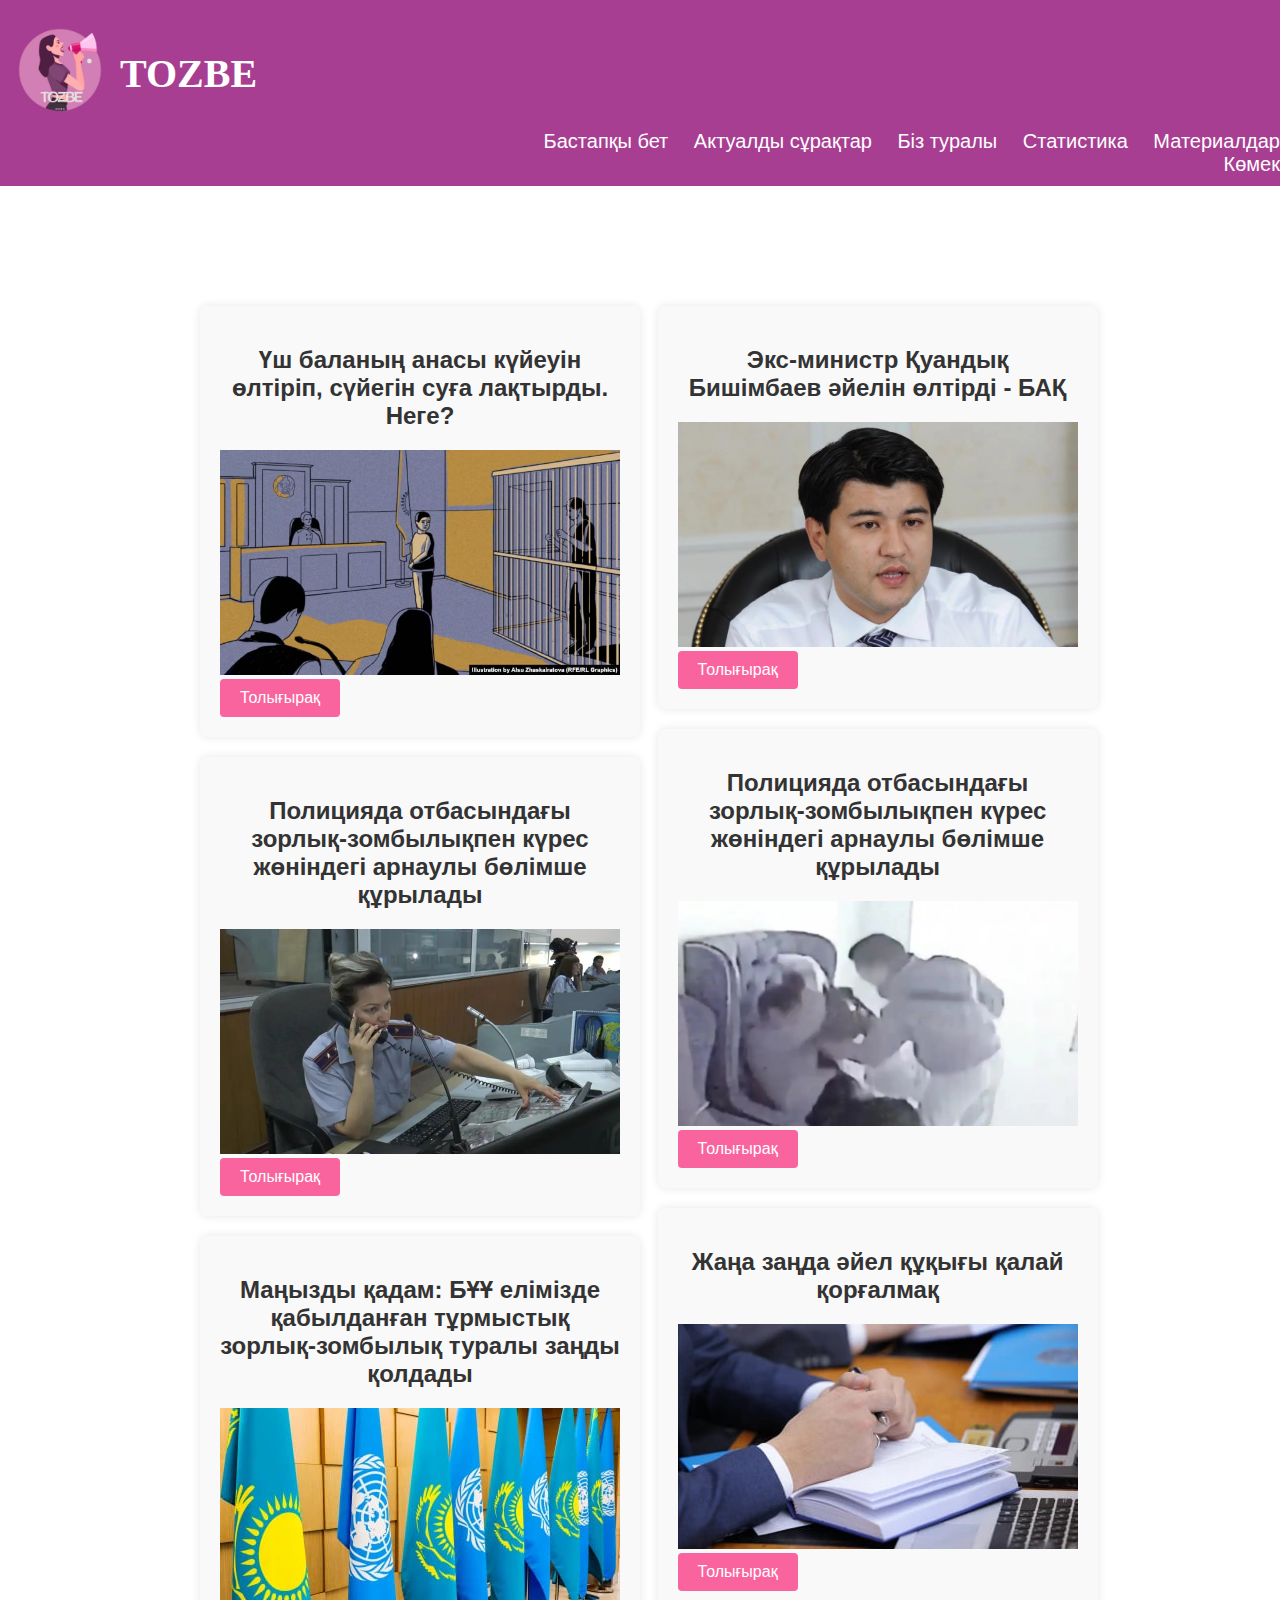
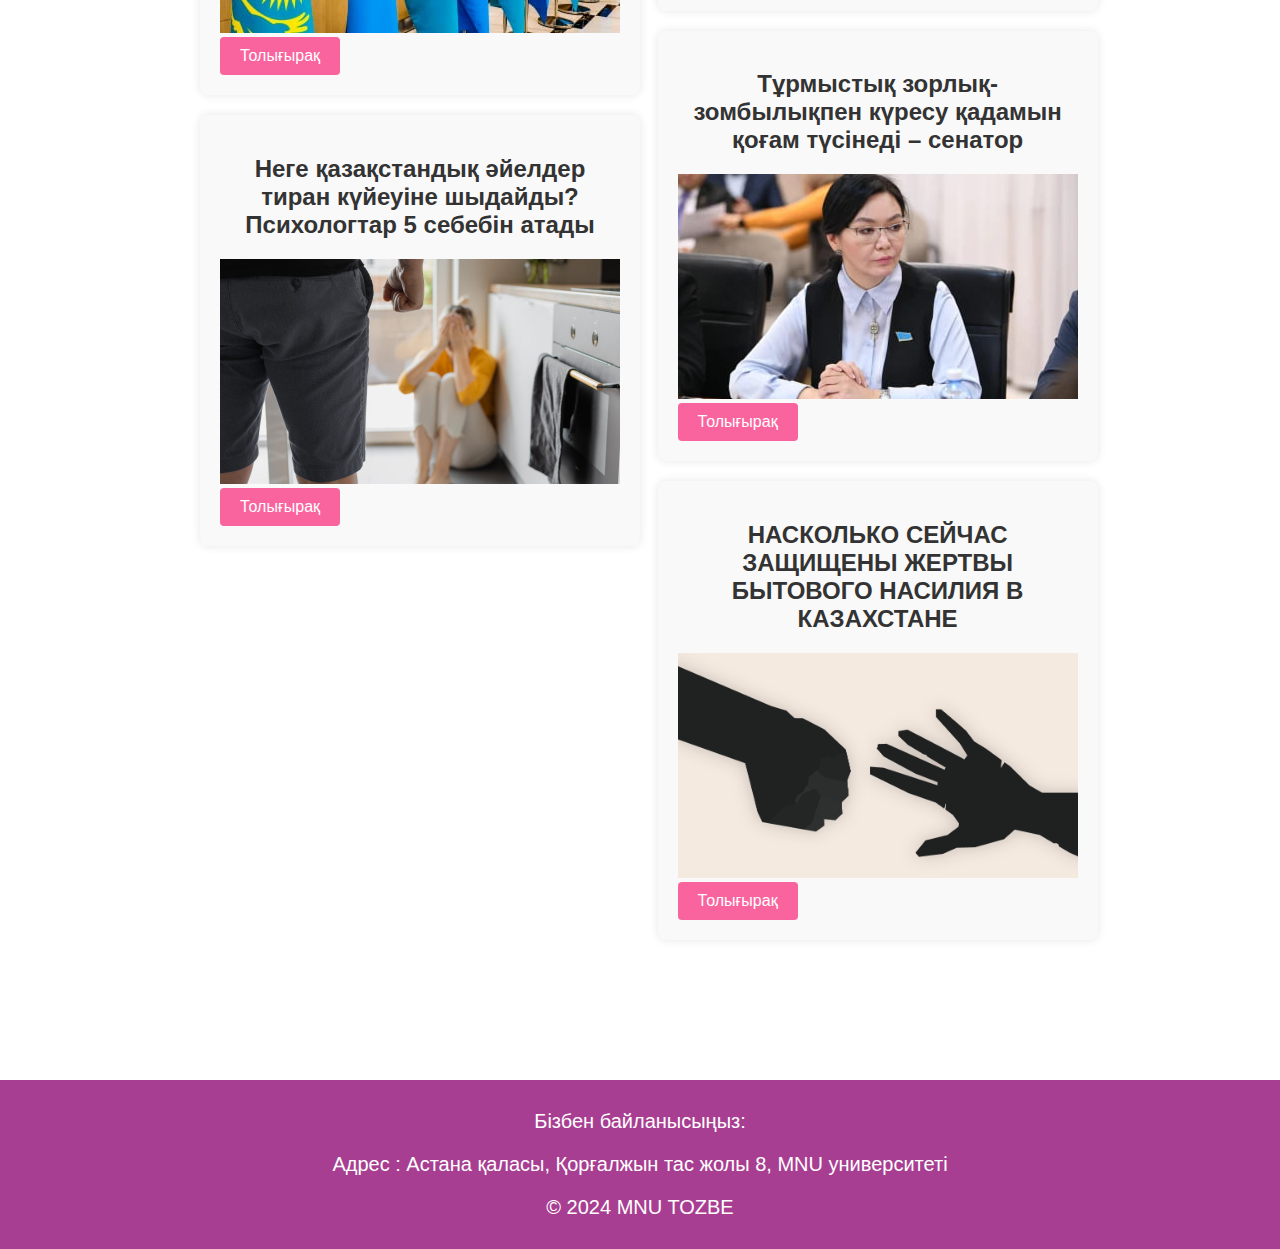
==== materials.html @ ca43c1bb "Add files via upload" ====
<!DOCTYPE html>
<html lang="en">
<head>
    <meta charset="UTF-8">
    <meta name="viewport" content="width=device-width, initial-scale=1.0">
    <title>TOZBE</title>
    <link rel="icon" type="image/x-icon" href="photos/icon.ico">
    <link rel="stylesheet" href="styles/style.css">
</head>
<body>
    <div class="navbar">
        <div class="navbar-brand">
        <div style="display: flex;">
            <img src="photos/icon.png" alt="Photo" style="margin: 10px 10px; width: 100px;">
            <h1 style="font-family:'Montserrat'; margin-top: 40px;">TOZBE</h1>
        </div>
        <div class="navbar-links">
            <ul>
            <li><a href="index.html">Бастапқы бет</a></li>
            <li><a href="questions.html">Актуалды сұрақтар</a></li>
            <li><a href="about.html">Біз туралы</a></li>
            <li><a href="statistics.html">Cтатистика</a></li>
            <li><a href="materials.html">Материалдар</a></li>
            <li><a href="help.html">Көмек</a></li>
        </ul>
    </div>
    </div>
    </div>
<div class="container">
<div class="column">
<form class="main-form" id="form1">
    <h2>Үш баланың анасы күйеуін өлтіріп, сүйегін суға лақтырды. Неге?</h2>
    <img src="photos/link1.jpg" alt="Photo" class="center">
    <a href="https://www.azattyq.org/amp/kazakhstan-turkistan-region-the-mother-of-three-killed-her-husband-and-threw-his-body-into-the-water-why/32807184.html" class="button-link">Толығырақ</a>
</form>
<form class="main-form" id="form1">
    <h2>Полицияда отбасындағы зорлық-зомбылықпен күрес жөніндегі арнаулы бөлімше құрылады</h2>
    <img src="photos/link2.jpeg" alt="Photo" class="center">
    <a href="https://kaz.inform.kz/amp/politsiyada-otbasindagi-zorlik-zombilikpen-kures-zhonndeg-arnauli-bolmshe-kuriladi-db9da8/" class="button-link">Толығырақ</a>
</form>
<form class="main-form" id="form1">
    <h2>Маңызды қадам: БҰҰ елімізде қабылданған тұрмыстық зорлық-зомбылық туралы заңды қолдады</h2>
    <img src="photos/link5.jpg" alt="Photo" class="center">
    <a href="https://baq.kz/amp/news/othernews/manyzdy-qadam-buu-elimizde-qabyldangan-turmystyq-zorlyq-zombylyq-turaly-zandy-qoldady-329024/" class="button-link">Толығырақ</a>
</form>
<form class="main-form" id="form1">
    <h2>Неге қазақстандық әйелдер тиран күйеуіне шыдайды? Психологтар 5 себебін атады</h2>
    <img src="photos/link8.jpg" alt="Photo" class="center">
    <a href="https://kaz.tengrinews.kz/article/nege-kazakstandyik-ayelder-tiran-kuyeune-shyidaydyi-1139/amp/" class="button-link">Толығырақ</a>
</form>
</div>
<div class="column">
<form class="main-form" id="form1">
    <h2>Экс-министр Қуандық Бишімбаев әйелін өлтірді - БАҚ</h2>
    <img src="photos/link3.jpg" alt="Photo" class="center">
    <a href="https://kaz.orda.kz/jeks-ministr-kuandyk-bishimbaev-ajelin-oltirdi-bak-121063/" class="button-link">Толығырақ</a>
</form>
<form class="main-form" id="form1">
    <h2>Полицияда отбасындағы зорлық-зомбылықпен күрес жөніндегі арнаулы бөлімше құрылады</h2>
    <img src="photos/link4.jpg" alt="Photo" class="center">
    <a href="https://kaz.tengrinews.kz/events/almatyida-ayeldn-sokkyiga-jyigyilgan-sat-videoga-tusp-kaldyi-358982/" class="button-link">Толығырақ</a>
</form>
<form class="main-form" id="form1">
    <h2>Жаңа заңда әйел құқығы қалай қорғалмақ</h2>
    <img src="photos/link6.jpg" alt="Photo" class="center">
    <a href="https://baq.kz/amp/news/othernews/zhana-zanda-ayel-quqygy-qalay-qorgalmaq-328983/" class="button-link">Толығырақ</a>
</form>
<form class="main-form" id="form1">
    <h2>Тұрмыстық зорлық-зомбылықпен күресу қадамын қоғам түсінеді – сенатор</h2>
    <img src="photos/link7.jpg" alt="Photo" class="center">
    <a href="https://baq.kz/amp/news/othernews/turmystyq-zorlyq-zombylyqpen-kuresu-qadamyn-qogam-tusinedi-senator-327840/" class="button-link">Толығырақ</a>
</form>
<form class="main-form" id="form1">
    <h2>НАСКОЛЬКО СЕЙЧАС ЗАЩИЩЕНЫ ЖЕРТВЫ БЫТОВОГО НАСИЛИЯ В КАЗАХСТАНЕ</h2>
    <img src="photos/link9.png" alt="Photo" class="center">
    <a href="https://masa.media/ru/site/naskolko-seychas-zashchishcheny-zhertvy-bytovogo-nasiliya-v-kazakhstane" class="button-link">Толығырақ</a>
</form>
</div>
</div>
<div class="footer">
    <p>Бізбен байланысыңыз:</p>
    <p>Адрес : Астана қаласы, Қорғалжын тас жолы 8, MNU университеті</p>
    <p>&copy; 2024 MNU TOZBE</p>
</div>
</body>
</html>
---- styles/style.css ----
body {
    font-family: Arial, sans-serif;
    margin: 0;
    padding: 0;
    background-color: white;
    color: #333;
    min-height: 100vh;
    display: flex;
    flex-direction: column;
}
.modal {
    display: none;
    position: fixed;
    z-index: 1;
    left: 0;
    top: 0;
    width: 100%;
    height: 100%;
    overflow: auto;
    background-color: rgba(0, 0, 0, 0.5);
}
p{
    font-size: 20px;
}
.modal-content {
    background-color: #fefefe;
    margin: 15% auto;
    padding: 20px;
    border: 1px solid #888;
    width: 80%;
    max-width: 400px;
    border-radius: 5px;
}
.emergency-message {
    font-size: 24px;
    font-weight: bold;
    color: red;
    margin-bottom: 20px;
}
.contact-button {
    background-color: red;
    color: white;
    padding: 10px 20px;
    border: none;
    border-radius: 5px;
    font-size: 16px;
    cursor: pointer;
    transition: background-color 0.3s ease;
    margin-right: 10px;
}
.contact-button:hover {
    background-color: #cc0000;
}
.exit-button {
    background-color: #ccc;
    color: #333;
    padding: 10px 20px;
    border: none;
    border-radius: 5px;
    font-size: 16px;
    cursor: pointer;
    transition: background-color 0.3s ease;
}
.exit-button:hover {
    background-color: #999;
}
.navbar {
    font-size: 20px;
    position: relative;
    top: 0;
    left: 0;
    width: 100%;
    background-color: #a83e92;
    padding: 10px 0;
    text-align: center;
    color: white;
    display: flex;
    align-items: center;
}
.navbar ul {
    list-style-type: none;
    margin: 0;
    padding: 0;
    text-align: right;
}
.navbar li {
display: inline-block;
}
.footer {
    margin-top: auto;
    bottom: 0;
    left: 0;
    width: 100%;
    background-color: #a83e92;
    padding: 10px 0;
    text-align: center;
    color: white;
}
.navbar-brand {
    display: table;
    align-items: center;
}
.navbar-links{
    margin-left: 450px; 
}
.navbar-links a {
    color: white;
    text-decoration: none;
    display: inline-block;
    margin-left: 20px; 
}
.navbar-links a:hover {
    color: #ccc;
}
.main-body {
    margin: 20px auto;
    max-width: 800px;
    text-align: center;
}

.main-body img {
    max-width: 50%;
    height: auto;
    border-radius: 5px;
    box-shadow: 0 0 10px rgba(0, 0, 0, 0.1);
}
.faq {
    max-width: 800px;
    margin: 20px auto;
    background-color: white;
    padding: 20px;
    border-radius: 8px;
    box-shadow: 0 0 10px rgba(0, 0, 0, 0.1);
}
.question {
    background-color: #ffc8dd;
    padding: 10px;
    margin-bottom: 10px;
    border: none;
    cursor: pointer;
    width: 100%;
    text-align: left;
    border-radius: 4px;
    transition: background-color 0.3s ease;
    position: relative;
    font-size: 20px;
}
.question:hover{
    background-color: #aae8e5;
}
.toggle-sign {
    position: absolute;
    top: 50%;
    right: 10px;
    transform: translateY(-50%);
    font-weight: bold;
}
.toggle-sign.plus::before {
    content: '+';
}
.toggle-sign.minus::before {
    content: '-';
}
.answer {
    display: none;
    background-color: #f9f9f9;
    padding: 10px;
    border-radius: 4px;
    margin-top: 10px;
    margin-bottom: 20px;
}
.answer.show {
    display: block;
}
.main-form {
    width: 400px;
    margin: 20px auto;
    background-color: #f9f9f9;
    padding: 20px;
    border-radius: 8px;
    box-shadow: 0 0 10px rgba(0, 0, 0, 0.1);
}
.share-form {
    width: 600px;
    margin: 20px auto;
    background-color: #f9f9f9;
    padding: 20px;
    border-radius: 8px;
    box-shadow: 0 0 10px rgba(0, 0, 0, 0.1);
}
.main-form h2 {
    margin-bottom: 20px;
    font-size: 24px;
    text-align: center;
}
.main-form img {
    max-width: 400px;
}
.share-form button{
    font-size: 15px;
    display: inline-block;
    padding: 10px 20px;
    background-color: #fa649e;
    color: white;
    text-decoration: none;
    border: none;
    border-radius: 4px;
    cursor: pointer;
    transition: background-color 0.3s ease;
}
.button-link {
    display: inline-block;
    padding: 10px 20px;
    background-color: #fa649e;
    color: white;
    text-decoration: none;
    border: none;
    border-radius: 4px;
    cursor: pointer;
    transition: background-color 0.3s ease;
}
.button-link:hover {
    background-color: #fa96bd;
}
.container {
    max-width: 960px;
    margin: 100px auto;
    display: flex;
    justify-content: space-between;
    flex-wrap: wrap;
}
h1{
    text-align: center;
}
.column {
    width: 48%;
    margin-bottom: 20px;
}
.form-popup {
    display: none;
    position: fixed;
    top: 50%;
    left: 50%;
    transform: translate(-50%, -50%);
    z-index: 9;
    width: 400px;
    margin: 20px auto;
    background-color: #f2f2f2;
    padding: 20px;
    border-radius: 8px;
    box-shadow: 0 0 10px rgba(0, 0, 0, 0.1);
}
.form-container {
    max-width: 400px;
    padding: 20px;
    background-color: #f2f2f2;
  }
.form-container label {
    display: block;
    margin-bottom: 10px;
  }
.form-container input[type="text"] {
    width: 100%;
    padding: 10px;
    margin-bottom: 20px;
    border: 1px solid #ccc;
    border-radius: 5px;
}
.btn {
    font-size: 15px;
    display: inline-block;
    padding: 10px 20px;
    background-color: #fa649e;
    border: none;
    color: white;
    text-decoration: none;
    border-radius: 4px;
    cursor: pointer;
    transition: background-color 0.3s ease;
  }
.btn:hover {
    opacity: 1;
}  
.cancel {
    font-size: 15px;
    display: inline-block;
    padding: 10px 20px;
    background-color: white;
    border: 2px solid #fa649e;
    color: #fa649e;
    text-decoration: none;
    border-radius: 4px;
    cursor: pointer;
    transition: background-color 0.3s ease;
}
.clearfix::after {
    content: "";
    clear: both;
    display: table;
}
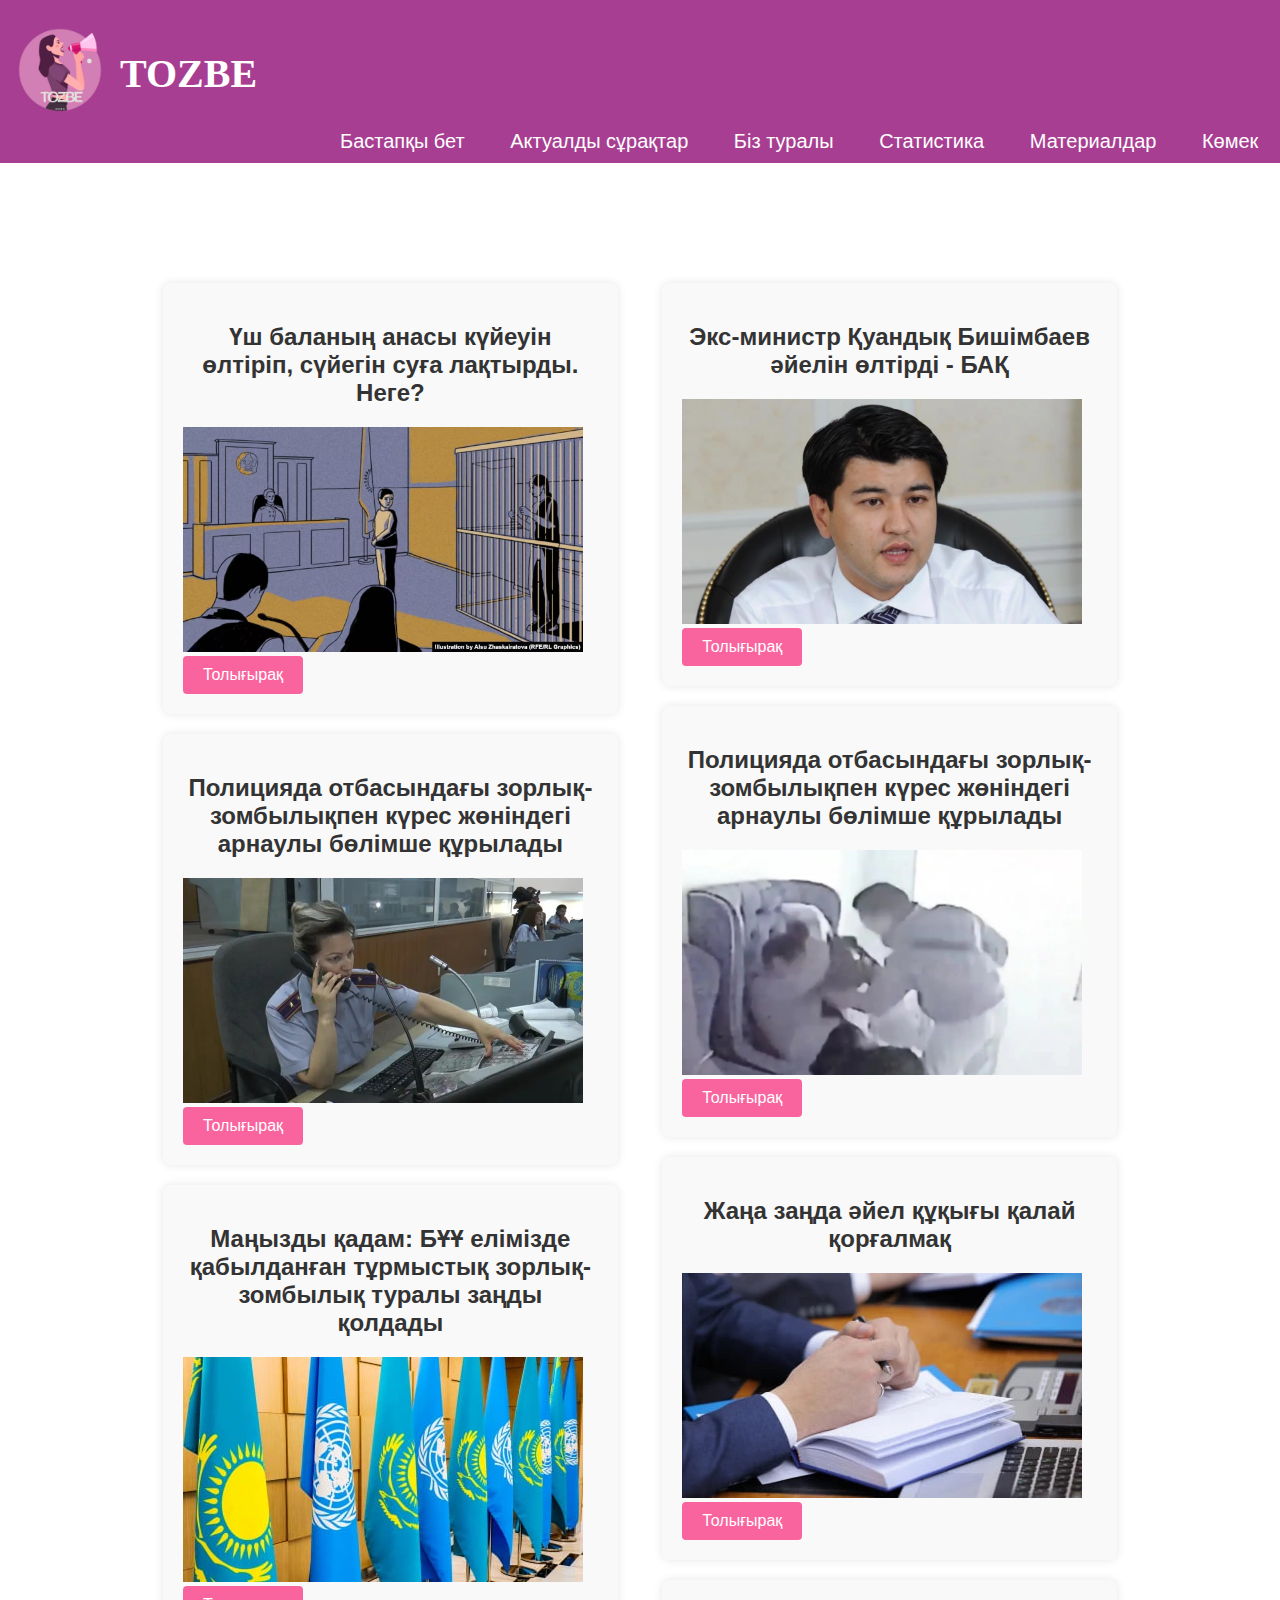
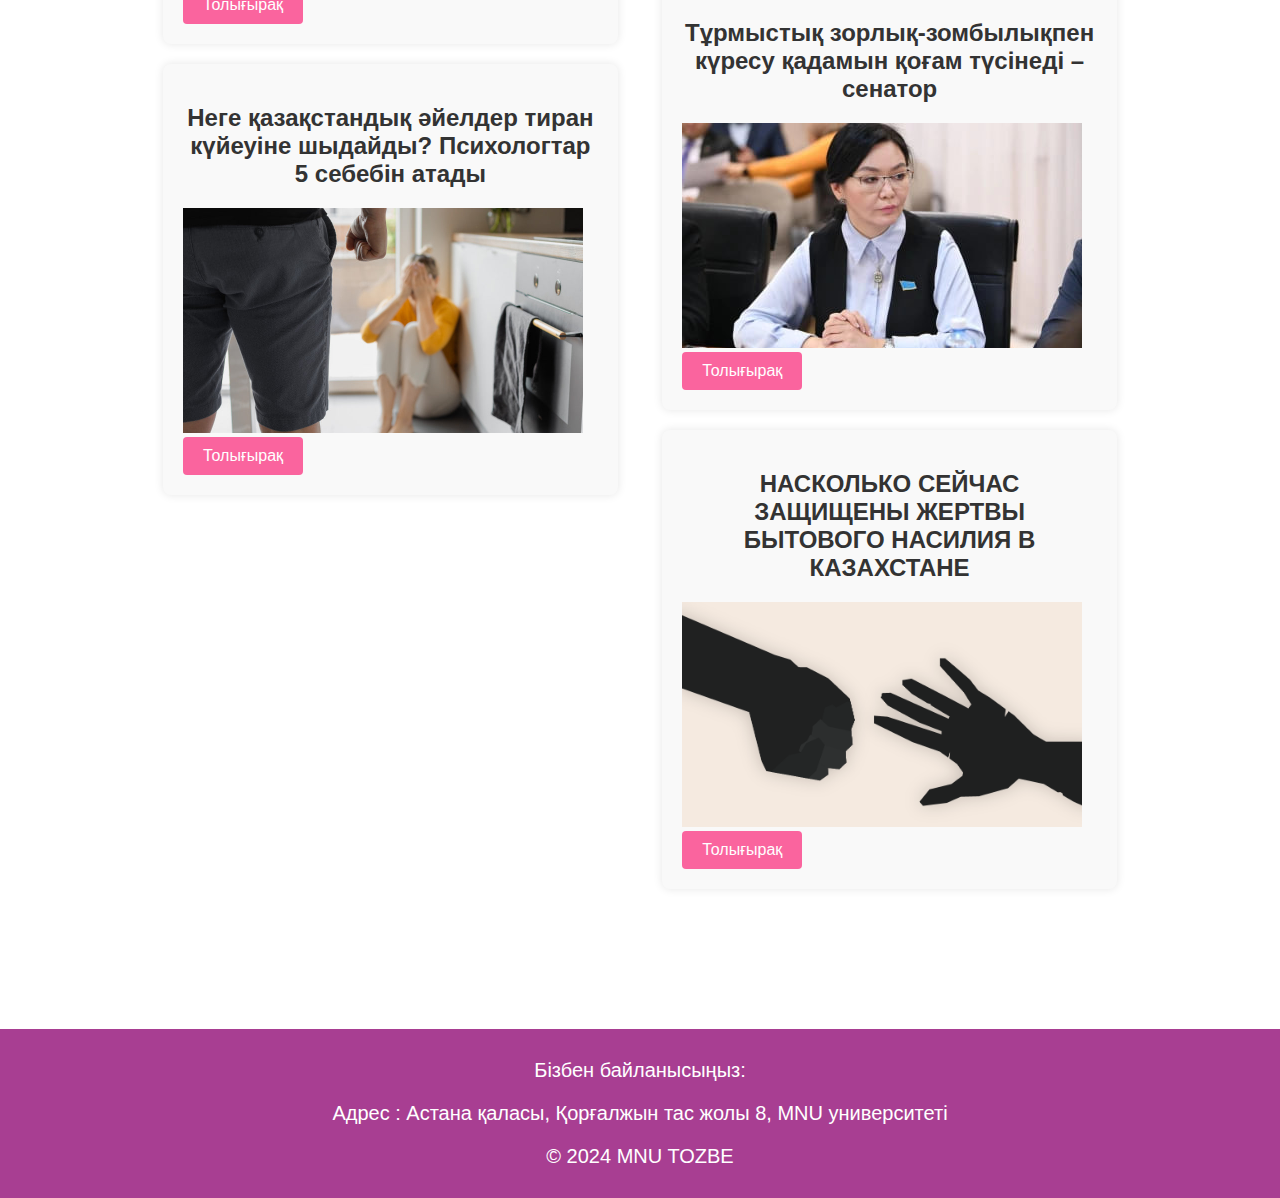
==== commit 39b67c89: "Update materials.html" ====
--- a/materials.html
+++ b/materials.html
@@ -30,49 +30,49 @@
 <div class="column">
 <form class="main-form" id="form1">
     <h2>Үш баланың анасы күйеуін өлтіріп, сүйегін суға лақтырды. Неге?</h2>
-    <img src="photos/link1.jpg" alt="Photo" class="center">
+    <img src="photos/link1.jpg" alt="Photo" class="center" style="width: 100%;">
     <a href="https://www.azattyq.org/amp/kazakhstan-turkistan-region-the-mother-of-three-killed-her-husband-and-threw-his-body-into-the-water-why/32807184.html" class="button-link">Толығырақ</a>
 </form>
 <form class="main-form" id="form1">
     <h2>Полицияда отбасындағы зорлық-зомбылықпен күрес жөніндегі арнаулы бөлімше құрылады</h2>
-    <img src="photos/link2.jpeg" alt="Photo" class="center">
+    <img src="photos/link2.jpeg" alt="Photo" class="center" style="width: 100%;">
     <a href="https://kaz.inform.kz/amp/politsiyada-otbasindagi-zorlik-zombilikpen-kures-zhonndeg-arnauli-bolmshe-kuriladi-db9da8/" class="button-link">Толығырақ</a>
 </form>
 <form class="main-form" id="form1">
     <h2>Маңызды қадам: БҰҰ елімізде қабылданған тұрмыстық зорлық-зомбылық туралы заңды қолдады</h2>
-    <img src="photos/link5.jpg" alt="Photo" class="center">
+    <img src="photos/link5.jpg" alt="Photo" class="center" style="width: 100%;">
     <a href="https://baq.kz/amp/news/othernews/manyzdy-qadam-buu-elimizde-qabyldangan-turmystyq-zorlyq-zombylyq-turaly-zandy-qoldady-329024/" class="button-link">Толығырақ</a>
 </form>
 <form class="main-form" id="form1">
     <h2>Неге қазақстандық әйелдер тиран күйеуіне шыдайды? Психологтар 5 себебін атады</h2>
-    <img src="photos/link8.jpg" alt="Photo" class="center">
+    <img src="photos/link8.jpg" alt="Photo" class="center" style="width: 100%;">
     <a href="https://kaz.tengrinews.kz/article/nege-kazakstandyik-ayelder-tiran-kuyeune-shyidaydyi-1139/amp/" class="button-link">Толығырақ</a>
 </form>
 </div>
 <div class="column">
 <form class="main-form" id="form1">
     <h2>Экс-министр Қуандық Бишімбаев әйелін өлтірді - БАҚ</h2>
-    <img src="photos/link3.jpg" alt="Photo" class="center">
+    <img src="photos/link3.jpg" alt="Photo" class="center" style="width: 100%;">
     <a href="https://kaz.orda.kz/jeks-ministr-kuandyk-bishimbaev-ajelin-oltirdi-bak-121063/" class="button-link">Толығырақ</a>
 </form>
 <form class="main-form" id="form1">
     <h2>Полицияда отбасындағы зорлық-зомбылықпен күрес жөніндегі арнаулы бөлімше құрылады</h2>
-    <img src="photos/link4.jpg" alt="Photo" class="center">
+    <img src="photos/link4.jpg" alt="Photo" class="center" style="width: 100%;">
     <a href="https://kaz.tengrinews.kz/events/almatyida-ayeldn-sokkyiga-jyigyilgan-sat-videoga-tusp-kaldyi-358982/" class="button-link">Толығырақ</a>
 </form>
 <form class="main-form" id="form1">
     <h2>Жаңа заңда әйел құқығы қалай қорғалмақ</h2>
-    <img src="photos/link6.jpg" alt="Photo" class="center">
+    <img src="photos/link6.jpg" alt="Photo" class="center" style="width: 100%;">
     <a href="https://baq.kz/amp/news/othernews/zhana-zanda-ayel-quqygy-qalay-qorgalmaq-328983/" class="button-link">Толығырақ</a>
 </form>
 <form class="main-form" id="form1">
     <h2>Тұрмыстық зорлық-зомбылықпен күресу қадамын қоғам түсінеді – сенатор</h2>
-    <img src="photos/link7.jpg" alt="Photo" class="center">
+    <img src="photos/link7.jpg" alt="Photo" class="center" style="width: 100%;">
     <a href="https://baq.kz/amp/news/othernews/turmystyq-zorlyq-zombylyqpen-kuresu-qadamyn-qogam-tusinedi-senator-327840/" class="button-link">Толығырақ</a>
 </form>
 <form class="main-form" id="form1">
     <h2>НАСКОЛЬКО СЕЙЧАС ЗАЩИЩЕНЫ ЖЕРТВЫ БЫТОВОГО НАСИЛИЯ В КАЗАХСТАНЕ</h2>
-    <img src="photos/link9.png" alt="Photo" class="center">
+    <img src="photos/link9.png" alt="Photo" class="center" style="width: 100%;">
     <a href="https://masa.media/ru/site/naskolko-seychas-zashchishcheny-zhertvy-bytovogo-nasiliya-v-kazakhstane" class="button-link">Толығырақ</a>
 </form>
 </div>
--- a/styles/style.css
+++ b/styles/style.css
@@ -74,18 +74,35 @@
     padding: 10px 0;
     text-align: center;
     color: white;
-    display: flex;
-    align-items: center;
-}
-.navbar ul {
+}
+@media screen and (min-width: 601px) {
+    .navbar ul {
+        list-style-type: none;
+        margin: 0;
+        padding: 0;
+        text-align: right;
+    }
+    .navbar-links{
+        margin-left: 300px;
+    }
+    .navbar li {
+      display: inline-block;
+      margin-left: 20px;
+    }
+  }
+@media screen and (max-width: 600px) {
+    .navbar ul {
     list-style-type: none;
     margin: 0;
     padding: 0;
-    text-align: right;
-}
-.navbar li {
-display: inline-block;
-}
+    text-align: left;
+    }
+  
+    .navbar li {
+        display: inline-block;
+        margin-left: 20px;
+    }
+  }
 .footer {
     margin-top: auto;
     bottom: 0;
@@ -99,9 +116,6 @@
 .navbar-brand {
     display: table;
     align-items: center;
-}
-.navbar-links{
-    margin-left: 450px; 
 }
 .navbar-links a {
     color: white;
@@ -173,7 +187,7 @@
     display: block;
 }
 .main-form {
-    width: 400px;
+    width: 90%;
     margin: 20px auto;
     background-color: #f9f9f9;
     padding: 20px;
@@ -181,7 +195,7 @@
     box-shadow: 0 0 10px rgba(0, 0, 0, 0.1);
 }
 .share-form {
-    width: 600px;
+    width: 90%;
     margin: 20px auto;
     background-color: #f9f9f9;
     padding: 20px;
@@ -232,9 +246,17 @@
 h1{
     text-align: center;
 }
+@media screen and (min-width: 601px) {
 .column {
     width: 48%;
     margin-bottom: 20px;
+}
+}
+@media screen and (max-width: 600px) {
+    .column {
+        width: 90%;
+        margin-bottom: 20px;
+}
 }
 .form-popup {
     display: none;
@@ -243,7 +265,7 @@
     left: 50%;
     transform: translate(-50%, -50%);
     z-index: 9;
-    width: 400px;
+    width: 90%;
     margin: 20px auto;
     background-color: #f2f2f2;
     padding: 20px;
@@ -251,7 +273,7 @@
     box-shadow: 0 0 10px rgba(0, 0, 0, 0.1);
 }
 .form-container {
-    max-width: 400px;
+    max-width: 90%;
     padding: 20px;
     background-color: #f2f2f2;
   }
